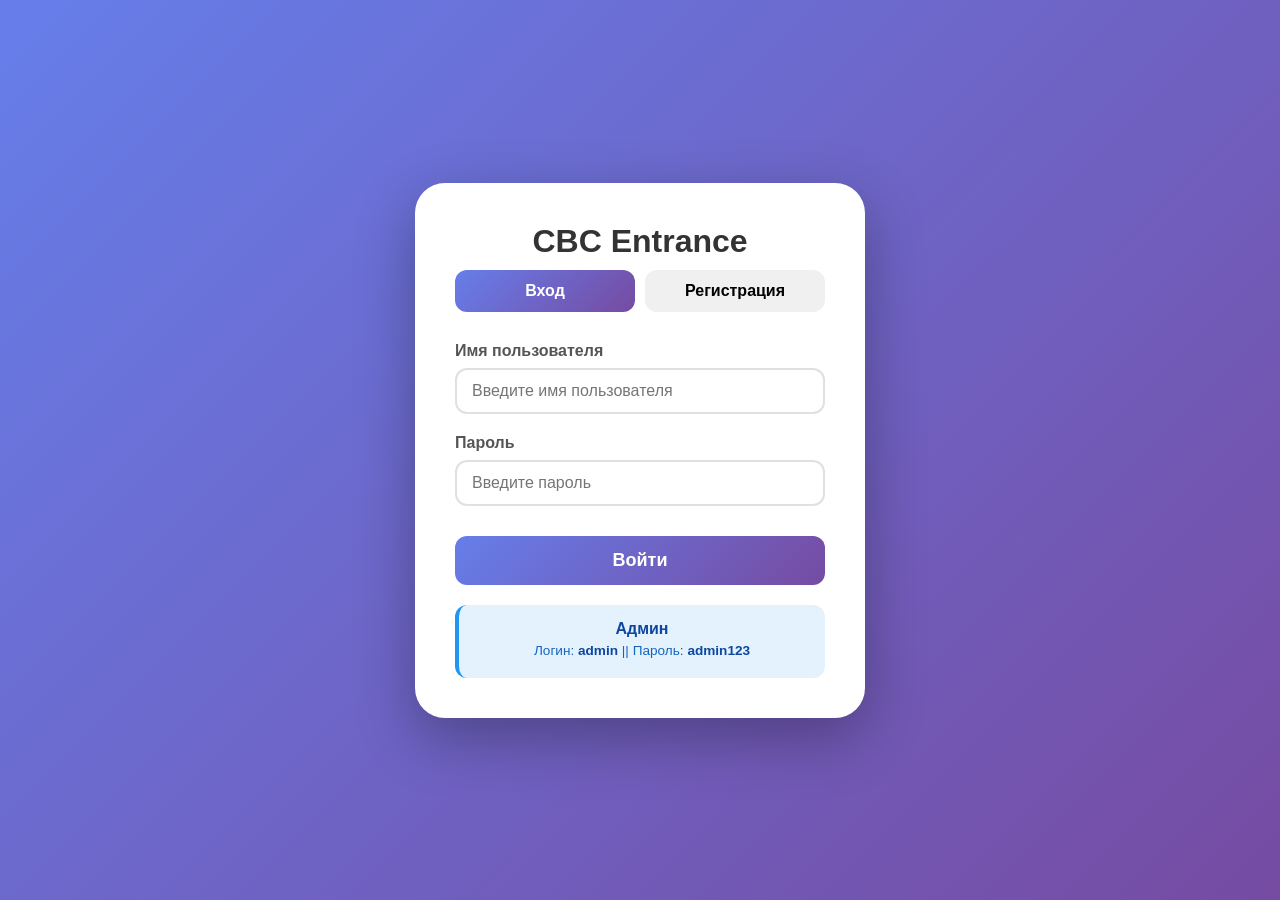
==== index.html @ 682d7c3d "Добавлен проект" ====
<!DOCTYPE html>
<html lang="ru">
<head>
    <meta charset="UTF-8">
    <meta name="viewport" content="width=device-width, initial-scale=1.0">
    <title>Вход | Крутой Бизнес Калькулятор</title>
    <link rel="stylesheet" href="css/auth.css">
</head>
<body>
    <div class="auth-container">
        <h1>CBC Entrance</h1>

        <div id="errorMessage" class="error-message"></div>
        <div id="successMessage" class="success-message"></div>

        <div class="tabs">
            <button class="tab-btn active" data-tab="login">Вход</button>
            <button class="tab-btn" data-tab="register">Регистрация</button>
        </div>

        <!-- Форма входа -->
        <div id="loginForm" class="form active">
            <div class="input-group">
                <label>Имя пользователя</label>
                <input type="text" id="loginUsername" placeholder="Введите имя пользователя">
            </div>
            <div class="input-group">
                <label>Пароль</label>
                <input type="password" id="loginPassword" placeholder="Введите пароль">
            </div>
            <button class="btn" id="loginBtn">Войти</button>
        </div>

        <!-- Форма регистрации (только пользователь) -->
        <div id="registerForm" class="form">
            <div class="input-group">
                <label>Имя пользователя</label>
                <input type="text" id="regUsername" placeholder="Придумайте имя пользователя">
            </div>
            <div class="input-group">
                <label>Email</label>
                <input type="email" id="regEmail" placeholder="your@email.com">
            </div>
            <div class="input-group">
                <label>Пароль</label>
                <input type="password" id="regPassword" placeholder="Придумайте пароль">
            </div>
            <div class="input-group">
                <label>Подтверждение пароля</label>
                <input type="password" id="regConfirmPassword" placeholder="Повторите пароль">
            </div>
            <button class="btn" id="registerBtn">Зарегистрироваться</button>
        </div>

        <div class="info-message">
            <strong>Админ</strong>
            <p>Логин: <strong>admin</strong> || Пароль: <strong>admin123</strong></p>
        </div>
    </div>

    <script src="js/auth-page.js"></script>
</body>
</html>
---- css/auth.css ----
* {
    margin: 0;
    padding: 0;
    box-sizing: border-box;
}

body {
    font-family: 'Segoe UI', Tahoma, Geneva, Verdana, sans-serif;
    background: linear-gradient(135deg, #667eea 0%, #764ba2 100%);
    min-height: 100vh;
    display: flex;
    justify-content: center;
    align-items: center;
    padding: 20px;
}

.auth-container {
    background: white;
    border-radius: 30px;
    box-shadow: 0 20px 60px rgba(0, 0, 0, 0.3);
    max-width: 450px;
    width: 100%;
    padding: 40px;
    animation: fadeIn 0.5s ease;
}

h1 {
    text-align: center;
    color: #333;
    margin-bottom: 10px;
    font-size: 2em;
}

.subtitle {
    text-align: center;
    color: #666;
    margin-bottom: 30px;
}

.tabs {
    display: flex;
    gap: 10px;
    margin-bottom: 30px;
}

.tab-btn {
    flex: 1;
    padding: 12px;
    background: #f0f0f0;
    border: none;
    border-radius: 12px;
    cursor: pointer;
    font-weight: 600;
    font-size: 1em;
    transition: all 0.3s ease;
}

.tab-btn:hover {
    background: #e0e0e0;
    transform: translateY(-2px);
}

.tab-btn.active {
    background: linear-gradient(135deg, #667eea 0%, #764ba2 100%);
    color: white;
}

.form {
    display: none;
}

.form.active {
    display: block;
    animation: fadeIn 0.3s ease;
}

.input-group {
    margin-bottom: 20px;
}

label {
    display: block;
    margin-bottom: 8px;
    color: #555;
    font-weight: 600;
}

input, select {
    width: 100%;
    padding: 12px 15px;
    border: 2px solid #e0e0e0;
    border-radius: 12px;
    font-size: 16px;
    transition: all 0.3s ease;
    font-family: inherit;
}

input:focus, select:focus {
    outline: none;
    border-color: #667eea;
    box-shadow: 0 0 0 3px rgba(102, 126, 234, 0.1);
}

.btn {
    width: 100%;
    padding: 14px;
    background: linear-gradient(135deg, #667eea 0%, #764ba2 100%);
    color: white;
    border: none;
    border-radius: 12px;
    font-size: 18px;
    font-weight: 600;
    cursor: pointer;
    margin-top: 10px;
    transition: all 0.3s ease;
}

.btn:hover {
    transform: translateY(-2px);
    box-shadow: 0 10px 20px rgba(102, 126, 234, 0.3);
}

.guest-link {
    text-align: center;
    margin-top: 20px;
    padding-top: 20px;
    border-top: 1px solid #e0e0e0;
}

.guest-link a {
    color: #667eea;
    text-decoration: none;
    font-weight: 600;
}

.guest-link a:hover {
    text-decoration: underline;
}

.error-message {
    background: #ffebee;
    color: #f44336;
    padding: 10px;
    border-radius: 8px;
    margin-bottom: 20px;
    font-size: 0.9em;
    display: none;
}

.success-message {
    background: #e8f5e9;
    color: #4caf50;
    padding: 10px;
    border-radius: 8px;
    margin-bottom: 20px;
    font-size: 0.9em;
    display: none;
}

@keyframes fadeIn {
    from {
        opacity: 0;
        transform: translateY(10px);
    }
    to {
        opacity: 1;
        transform: translateY(0);
    }
}

@media (max-width: 480px) {
    .auth-container {
        padding: 25px;
    }
    
    h1 {
        font-size: 1.5em;
    }
    
    .tabs {
        flex-direction: column;
    }
}
/* Добавь в конец файла auth.css */

.info-message {
    background: #e3f2fd;
    border-radius: 12px;
    padding: 15px;
    margin-top: 20px;
    text-align: center;
    border-left: 4px solid #2196f3;
}

.info-message p {
    margin: 5px 0;
    color: #1565c0;
    font-size: 0.85em;
}

.info-message strong {
    color: #0d47a1;
}
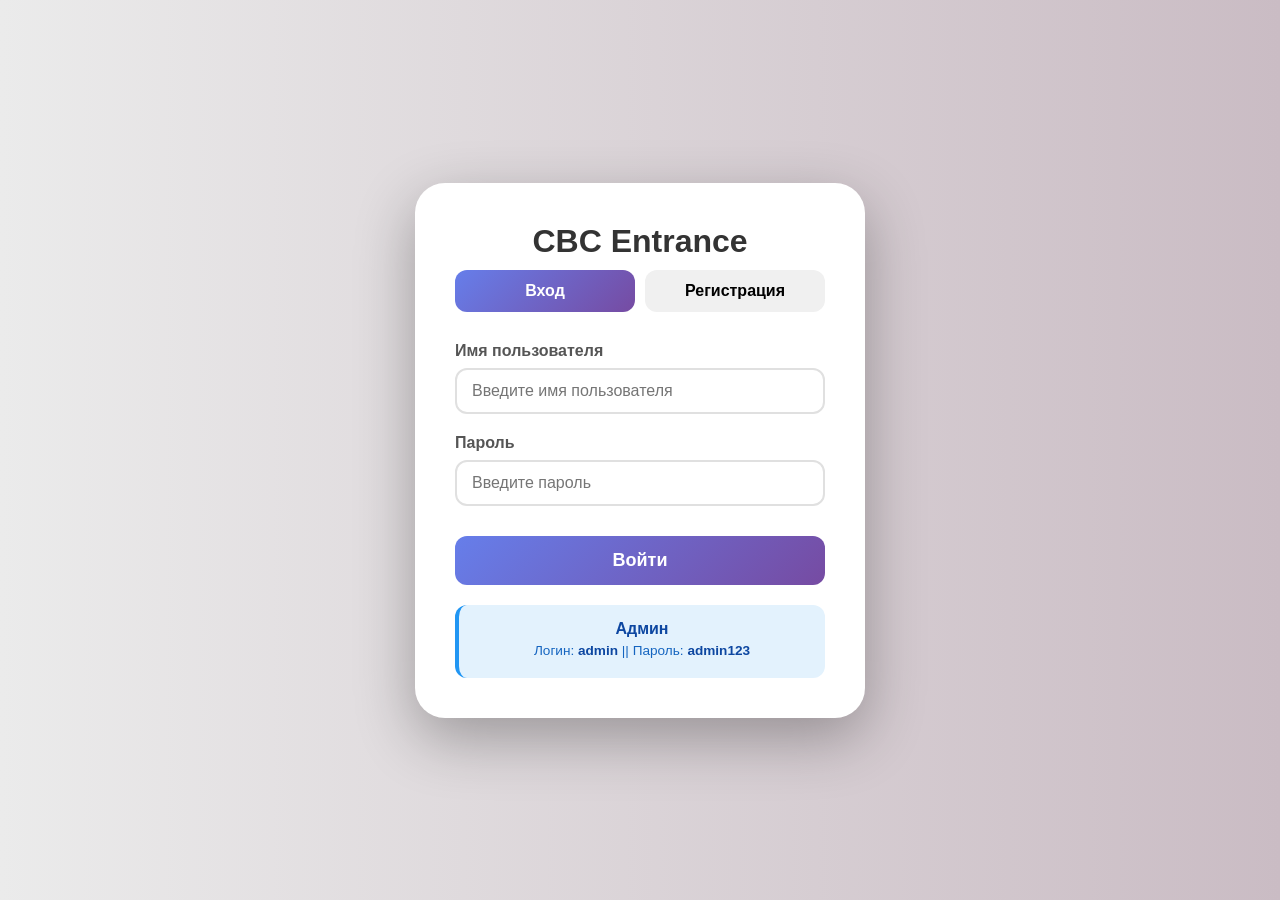
==== commit 4411a107: "Добавлен экспорт csv" ====
--- a/index.html
+++ b/index.html
@@ -31,7 +31,6 @@
             <button class="btn" id="loginBtn">Войти</button>
         </div>
 
-        <!-- Форма регистрации (только пользователь) -->
         <div id="registerForm" class="form">
             <div class="input-group">
                 <label>Имя пользователя</label>
--- a/css/auth.css
+++ b/css/auth.css
@@ -6,7 +6,7 @@
 
 body {
     font-family: 'Segoe UI', Tahoma, Geneva, Verdana, sans-serif;
-    background: linear-gradient(135deg, #667eea 0%, #764ba2 100%);
+    background: linear-gradient(90deg, #ebebeb, #cabcc4);
     min-height: 100vh;
     display: flex;
     justify-content: center;
@@ -181,7 +181,6 @@
         flex-direction: column;
     }
 }
-/* Добавь в конец файла auth.css */
 
 .info-message {
     background: #e3f2fd;
